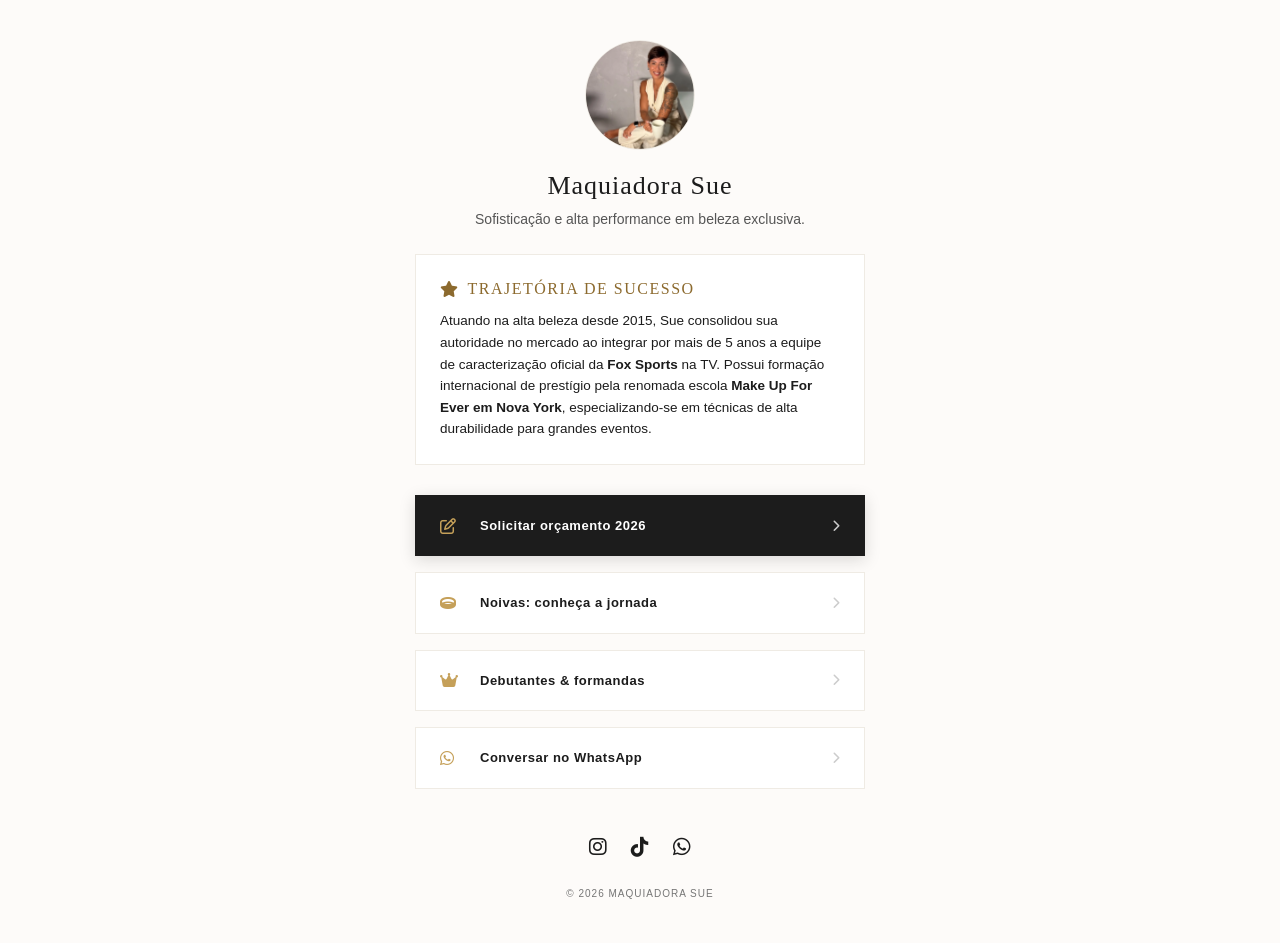
==== biosite.html @ edc7fd4b "Commit inicial: site institucional e biosite otimizados" ====
<!DOCTYPE html>
<html lang="pt-BR">
<head>
  <meta charset="UTF-8">
  <meta name="viewport" content="width=device-width, initial-scale=1.0">
  <meta name="description" content="Maquiadora Sue - Link na Bio. Alta Maquiagem & Penteado para Noivas, Debutantes e Grandes Ocasiões. Agende seu horário via WhatsApp.">
  <meta name="author" content="Márcio (com colaboração de Antigravity)">
  <meta name="theme-color" content="#FDFBF9">
  <!-- Security Headers -->
  <meta http-equiv="Content-Security-Policy" content="default-src 'self'; style-src 'self' 'unsafe-inline' https://fonts.googleapis.com; font-src 'self' data: https://fonts.gstatic.com; img-src 'self' data: https://maquiadorasue.com.br; script-src 'self' 'unsafe-inline'; connect-src 'self';">
  <meta http-equiv="X-Content-Type-Options" content="nosniff">
  <meta http-equiv="Referrer-Policy" content="origin-when-cross-origin">
  <title>Maquiadora Sue | Link na Bio</title>

  <!-- Canonical -->
  <link rel="canonical" href="https://maquiadorasue.com.br/">

  <!-- Open Graph -->
  <meta property="og:type" content="website">
  <meta property="og:title" content="Maquiadora Sue | Link na Bio">
  <meta property="og:description" content="Alta Maquiagem & Penteado para Noivas, Debutantes e Grandes Ocasiões. Agende seu horário.">
  <meta property="og:image" content="https://maquiadorasue.com.br/Nova_Foto_Perfil.webp">
  <meta property="og:url" content="https://maquiadorasue.com.br/biosite.html">
  <meta property="og:locale" content="pt_BR">
  <meta name="twitter:card" content="summary">
  <meta name="twitter:title" content="Maquiadora Sue | Link na Bio">
  <meta name="twitter:description" content="Alta Maquiagem & Penteado para Noivas, Debutantes e Grandes Ocasiões.">
  <meta name="twitter:image" content="https://maquiadorasue.com.br/Nova_Foto_Perfil.webp">

  <!-- Preconnect & Fonts -->
  <link rel="preconnect" href="https://fonts.googleapis.com">
  <link rel="preconnect" href="https://fonts.gstatic.com" crossorigin>
  <link rel="preload" as="style" href="https://fonts.googleapis.com/css2?family=Lato:wght@300;400;600&family=Playfair+Display:wght@400;500&display=swap">
  <link rel="stylesheet" href="https://fonts.googleapis.com/css2?family=Lato:wght@300;400;600&family=Playfair+Display:wght@400;500&display=swap" media="print" onload="this.media='all'">

  <!-- FontAwesome Self-hosted -->
  <link rel="preload" as="style" href="fontawesome.css">
  <link rel="stylesheet" href="fontawesome.css">

  <!-- CSS -->
  <link rel="preload" as="style" href="shared.css">
  <link rel="stylesheet" href="shared.css">
  <link rel="preload" as="style" href="biosite.css">
  <link rel="stylesheet" href="biosite.css">

  <!-- Favicon -->
<link rel="icon" type="image/webp" href="Nova_Foto_Perfil.webp">
<link rel="apple-touch-icon" href="Nova_Foto_Perfil.webp">
</head>
<body>

  <a href="#main-content" class="visually-hidden">Pular para o conteúdo principal</a>

  <div class="biosite-container" id="main-content">

    <!-- Perfil -->
    <figure class="profile-frame">
      <img src="Nova_Foto_Perfil.webp" alt="Sue Lima, maquiadora profissional" loading="eager">
      <figcaption class="visually-hidden">Sue Lima, maquiadora especialista em noivas e debutantes</figcaption>
    </figure>
    <h1 class="profile-name">Maquiadora Sue</h1>
    <p class="profile-bio">Sofisticação e alta performance em beleza exclusiva.</p>

    <!-- Jornada Profissional -->
    <article class="jornada-card" aria-labelledby="jornada-title">
      <h2 id="jornada-title"><i class="fa-solid fa-star" aria-hidden="true"></i> Trajetória de sucesso</h2>
      <p>Atuando na alta beleza desde 2015, Sue consolidou sua autoridade no mercado ao integrar por mais de 5 anos a equipe de caracterização oficial da <strong>Fox Sports</strong> na TV. Possui formação internacional de prestígio pela renomada escola <strong>Make Up For Ever em Nova York</strong>, especializando-se em técnicas de alta durabilidade para grandes eventos.</p>
    </article>

    <!-- Links -->
    <nav class="links-wrapper" aria-label="Links principais">
      <a href="https://wa.me/5521995421808?text=Olá%20Sue!%20Gostaria%20de%20solicitar%20um%20orçamento%20para%202026." target="_blank" rel="noopener noreferrer" class="btn-link featured" aria-label="Solicitar orçamento 2026 via WhatsApp">
        <i class="fa-regular fa-pen-to-square" aria-hidden="true"></i>
        <span class="link-text">Solicitar orçamento 2026</span>
        <i class="fa-solid fa-chevron-right arrow-icon" aria-hidden="true"></i>
      </a>

      <a href="site_maquiadora_sue.html#experiencia" target="_blank" rel="noopener noreferrer" class="btn-link" aria-label="Conhecer a jornada de noivas no site completo">
        <i class="fa-solid fa-ring" aria-hidden="true"></i>
        <span class="link-text">Noivas: conheça a jornada</span>
        <i class="fa-solid fa-chevron-right arrow-icon" aria-hidden="true"></i>
      </a>

      <a href="site_maquiadora_sue.html#servicos" target="_blank" rel="noopener noreferrer" class="btn-link" aria-label="Ver opções para debutantes e formandas">
        <i class="fa-solid fa-crown" aria-hidden="true"></i>
        <span class="link-text">Debutantes & formandas</span>
        <i class="fa-solid fa-chevron-right arrow-icon" aria-hidden="true"></i>
      </a>

      <a href="https://wa.me/5521995421808?text=Olá%20Sue!%20Gostaria%20de%20conversar%20sobre%20maquiagem%20e%20cabelo." target="_blank" rel="noopener noreferrer" class="btn-link" aria-label="Conversar no WhatsApp">
        <i class="fa-brands fa-whatsapp" aria-hidden="true"></i>
        <span class="link-text">Conversar no WhatsApp</span>
        <i class="fa-solid fa-chevron-right arrow-icon" aria-hidden="true"></i>
      </a>
    </nav>

    <!-- Footer -->
    <footer class="biosite-footer" aria-label="Redes sociais e direitos autorais">
      <div class="social-icons">
        <a href="https://instagram.com/maquiadorasue" target="_blank" rel="noopener noreferrer" aria-label="Instagram da Maquiadora Sue"><i class="fa-brands fa-instagram" aria-hidden="true"></i></a>
        <a href="https://www.tiktok.com/@maquiadorasue?_r=1&_t=ZS-980PNk14xRh" target="_blank" rel="noopener noreferrer" aria-label="TikTok da Maquiadora Sue"><i class="fa-brands fa-tiktok" aria-hidden="true"></i></a>
        <a href="https://wa.me/5521995421808?text=Olá%20Sue!%20Vim%20pelo%20seu%20link%20da%20bio%20e%20gostaria%20de%20tirar%20algumas%20dúvidas." target="_blank" rel="noopener noreferrer" aria-label="WhatsApp da Maquiadora Sue"><i class="fa-brands fa-whatsapp" aria-hidden="true"></i></a>
      </div>
      <p class="footer-text">&copy; 2026 Maquiadora Sue</p>
    </footer>

  </div>

</body>
</html>
---- shared.css ----
/* ========================================
   SHARED STYLES — Maquiadora Sue
   ======================================== */

:root {
  --bg-luxury: #FDFBF9;
  --text-dark: #1C1C1C;
  --gold-accent: #C5A059; /* More elegant, champagne gold */
  --gold-hover: #A8843F;
  --gold-text: #8C6A2E;
  --text-muted: #555555;
  --white: #FFFFFF;
  --border-soft: #EFEBE4;
  --shadow-subtle: 0 12px 35px rgba(28,28,28,0.02);
  --shadow-hover: 0 30px 60px rgba(197,160,89,0.08);
  --shadow-luxury: 0 20px 50px rgba(28,28,28,0.04);
  --radius: 0px; /* Sharp corners for editorial fashion branding */
  --transition: 0.4s cubic-bezier(0.16, 1, 0.3, 1);
  --container-max: 1160px;
  --container-pad: 30px;
}

* { box-sizing: border-box; margin: 0; padding: 0; }

html { scroll-behavior: smooth; }

body {
  font-family: 'Lato', sans-serif;
  background-color: var(--bg-luxury);
  color: var(--text-dark);
  line-height: 1.8;
  -webkit-font-smoothing: antialiased;
  -moz-osx-font-smoothing: grayscale;
}

h1, h2, h3, h4, .brand-logo {
  font-family: 'Playfair Display', serif;
  font-weight: 400;
  letter-spacing: 0.5px;
  color: var(--text-dark);
  line-height: 1.2;
}

a { text-decoration: none; color: inherit; transition: all var(--transition); }

img { max-width: 100%; height: auto; display: block; }

.container {
  width: 100%;
  max-width: var(--container-max);
  margin: 0 auto;
  padding: 0 var(--container-pad);
}

.visually-hidden {
  position: absolute; width: 1px; height: 1px; padding: 0; margin: -1px;
  overflow: hidden;   clip: rect(0, 0, 0, 0); white-space: nowrap; border: 0;
}

/* Buttons */
.btn {
  display: inline-flex; align-items: center; justify-content: center; gap: 10px;
  font-family: 'Lato', sans-serif;
  font-weight: 600; text-transform: uppercase; letter-spacing: 2px;
  font-size: 11px; padding: 16px 36px; border: none; cursor: pointer;
  transition: all var(--transition); border-radius: var(--radius);
  position: relative;
}

.btn--primary {
  background-color: var(--text-dark); color: var(--white);
}
.btn--primary:hover { 
  background-color: var(--gold-accent); 
  color: var(--white);
  transform: translateY(-2px);
  box-shadow: 0 10px 20px rgba(197, 160, 89, 0.2);
}

.btn--gold {
  background-color: var(--gold-accent); color: var(--white);
  box-shadow: 0 4px 15px rgba(197, 160, 89, 0.15);
}
.btn--gold:hover { 
  background-color: var(--gold-hover);
  transform: translateY(-2px);
  box-shadow: 0 10px 25px rgba(197, 160, 89, 0.3);
}

.btn--outline {
  background: transparent; color: var(--text-dark); border-bottom: 1px solid var(--text-dark);
  padding: 0 0 4px; font-size: 11px;
  text-transform: uppercase;
  letter-spacing: 2px;
}
.btn--outline:hover { 
  color: var(--gold-accent); 
  border-color: var(--gold-accent);
}

/* Section Header */
.section-header { margin-bottom: 60px; }
.section-header h2 { font-size: 40px; margin-bottom: 12px; }
.section-header p { font-size: 16px; color: var(--text-muted); font-weight: 300; }

/* Grid Utilities */
.grid { display: grid; gap: 30px; }
.grid-2 { grid-template-columns: repeat(2, 1fr); }
.grid-3 { grid-template-columns: repeat(3, 1fr); }

@media (max-width: 992px) {
  .grid-2, .grid-3 { grid-template-columns: 1fr; gap: 40px; }
  .section-header h2 { font-size: 32px; }
  .section-header { margin-bottom: 40px; }
}

/* Focus visible for accessibility */
:focus-visible { outline: 2px solid var(--gold-accent); outline-offset: 2px; }

/* Reduced motion */
@media (prefers-reduced-motion: reduce) {
  *, *::before, *::after { animation-duration: 0.01ms !important; transition-duration: 0.01ms !important; scroll-behavior: auto !important; }
}
---- shared.css ----
/* ========================================
   SHARED STYLES — Maquiadora Sue
   ======================================== */

:root {
  --bg-luxury: #FDFBF9;
  --text-dark: #1C1C1C;
  --gold-accent: #C5A059; /* More elegant, champagne gold */
  --gold-hover: #A8843F;
  --gold-text: #8C6A2E;
  --text-muted: #555555;
  --white: #FFFFFF;
  --border-soft: #EFEBE4;
  --shadow-subtle: 0 12px 35px rgba(28,28,28,0.02);
  --shadow-hover: 0 30px 60px rgba(197,160,89,0.08);
  --shadow-luxury: 0 20px 50px rgba(28,28,28,0.04);
  --radius: 0px; /* Sharp corners for editorial fashion branding */
  --transition: 0.4s cubic-bezier(0.16, 1, 0.3, 1);
  --container-max: 1160px;
  --container-pad: 30px;
}

* { box-sizing: border-box; margin: 0; padding: 0; }

html { scroll-behavior: smooth; }

body {
  font-family: 'Lato', sans-serif;
  background-color: var(--bg-luxury);
  color: var(--text-dark);
  line-height: 1.8;
  -webkit-font-smoothing: antialiased;
  -moz-osx-font-smoothing: grayscale;
}

h1, h2, h3, h4, .brand-logo {
  font-family: 'Playfair Display', serif;
  font-weight: 400;
  letter-spacing: 0.5px;
  color: var(--text-dark);
  line-height: 1.2;
}

a { text-decoration: none; color: inherit; transition: all var(--transition); }

img { max-width: 100%; height: auto; display: block; }

.container {
  width: 100%;
  max-width: var(--container-max);
  margin: 0 auto;
  padding: 0 var(--container-pad);
}

.visually-hidden {
  position: absolute; width: 1px; height: 1px; padding: 0; margin: -1px;
  overflow: hidden;   clip: rect(0, 0, 0, 0); white-space: nowrap; border: 0;
}

/* Buttons */
.btn {
  display: inline-flex; align-items: center; justify-content: center; gap: 10px;
  font-family: 'Lato', sans-serif;
  font-weight: 600; text-transform: uppercase; letter-spacing: 2px;
  font-size: 11px; padding: 16px 36px; border: none; cursor: pointer;
  transition: all var(--transition); border-radius: var(--radius);
  position: relative;
}

.btn--primary {
  background-color: var(--text-dark); color: var(--white);
}
.btn--primary:hover { 
  background-color: var(--gold-accent); 
  color: var(--white);
  transform: translateY(-2px);
  box-shadow: 0 10px 20px rgba(197, 160, 89, 0.2);
}

.btn--gold {
  background-color: var(--gold-accent); color: var(--white);
  box-shadow: 0 4px 15px rgba(197, 160, 89, 0.15);
}
.btn--gold:hover { 
  background-color: var(--gold-hover);
  transform: translateY(-2px);
  box-shadow: 0 10px 25px rgba(197, 160, 89, 0.3);
}

.btn--outline {
  background: transparent; color: var(--text-dark); border-bottom: 1px solid var(--text-dark);
  padding: 0 0 4px; font-size: 11px;
  text-transform: uppercase;
  letter-spacing: 2px;
}
.btn--outline:hover { 
  color: var(--gold-accent); 
  border-color: var(--gold-accent);
}

/* Section Header */
.section-header { margin-bottom: 60px; }
.section-header h2 { font-size: 40px; margin-bottom: 12px; }
.section-header p { font-size: 16px; color: var(--text-muted); font-weight: 300; }

/* Grid Utilities */
.grid { display: grid; gap: 30px; }
.grid-2 { grid-template-columns: repeat(2, 1fr); }
.grid-3 { grid-template-columns: repeat(3, 1fr); }

@media (max-width: 992px) {
  .grid-2, .grid-3 { grid-template-columns: 1fr; gap: 40px; }
  .section-header h2 { font-size: 32px; }
  .section-header { margin-bottom: 40px; }
}

/* Focus visible for accessibility */
:focus-visible { outline: 2px solid var(--gold-accent); outline-offset: 2px; }

/* Reduced motion */
@media (prefers-reduced-motion: reduce) {
  *, *::before, *::after { animation-duration: 0.01ms !important; transition-duration: 0.01ms !important; scroll-behavior: auto !important; }
}
---- biosite.css ----
/* ========================================
   BIOSITE STYLES — Maquiadora Sue (biosite.html)
   ======================================== */

body { display: flex; justify-content: center; align-items: flex-start; min-height: 100vh; padding: 40px 20px; }

.biosite-container { width: 100%; max-width: 450px; text-align: center; }

/* Perfil */
.profile-frame {
  width: 110px; height: 110px; border-radius: 50%;
  margin: 0 auto 20px auto; border: 1px solid var(--border-soft);
  overflow: hidden; position: relative;
}
.profile-frame img { 
  width: 100%; height: 100%; object-fit: cover; object-position: center 25%; 
  animation: profileZoom 2s cubic-bezier(0.16, 1, 0.3, 1) forwards;
}
@keyframes profileZoom {
  from { transform: scale(1.12); }
  to { transform: scale(1); }
}

.profile-name { font-size: 26px; letter-spacing: 1px; margin-bottom: 8px; }
.profile-bio { font-size: 14px; color: var(--text-muted); font-weight: 300; margin-bottom: 24px; padding: 0 20px; line-height: 1.5; }

/* Jornada Card */
.jornada-card {
  background-color: var(--white); border: 1px solid var(--border-soft);
  padding: 24px; margin-bottom: 30px; text-align: left; border-radius: var(--radius);
}
.jornada-card h2 {
  font-family: 'Playfair Display', serif; font-size: 16px;
  text-transform: uppercase; letter-spacing: 1.5px; color: var(--gold-text);
  margin-bottom: 12px; display: flex; align-items: center; gap: 8px;
}
.jornada-card p { font-size: 13.5px; color: var(--text-dark); line-height: 1.6; font-weight: 300; }

/* Links */
.links-wrapper { display: flex; flex-direction: column; gap: 16px; margin-bottom: 40px; }

.btn-link {
  display: flex; align-items: center; justify-content: space-between;
  background-color: var(--white); border: 1px solid var(--border-soft);
  padding: 18px 24px; font-size: 13px; font-weight: 600;
  letter-spacing: 0.5px; color: var(--text-dark);
  transition: all var(--transition); border-radius: var(--radius); text-align: left;
  position: relative;
  overflow: hidden;
}
.btn-link::before {
  content: '';
  position: absolute;
  top: 0; left: 0; bottom: 0;
  width: 3px;
  background: var(--gold-accent);
  transform: scaleY(0);
  transition: transform var(--transition);
}
.btn-link:hover::before {
  transform: scaleY(1);
}
.btn-link i:first-child { font-size: 16px; color: var(--gold-accent); width: 24px; text-align: left; flex-shrink: 0; }
.btn-link .link-text { flex: 1; margin: 0 16px; }
.btn-link .arrow-icon { font-size: 12px; color: #CCCCCC; transition: transform var(--transition); flex-shrink: 0; }

.btn-link:hover { 
  border-color: var(--border-soft); 
  transform: translateY(-3px); 
  box-shadow: var(--shadow-luxury); 
  padding-left: 28px;
}
.btn-link:hover .arrow-icon { transform: translateX(4px); color: var(--gold-accent); }

.btn-link.featured { 
  background-color: var(--text-dark); 
  color: var(--white); 
  border-color: var(--text-dark); 
  box-shadow: 0 4px 15px rgba(28,28,28,0.15); 
}
.btn-link.featured::before {
  background: var(--white);
}
.btn-link.featured:hover { 
  background-color: var(--gold-accent); 
  border-color: var(--gold-accent); 
  box-shadow: 0 10px 25px rgba(197, 160, 89, 0.3);
}
.btn-link.featured:hover i:first-child { color: var(--white); }

/* Footer */
.biosite-footer { margin-top: 20px; }
.social-icons { display: flex; justify-content: center; gap: 24px; margin-bottom: 20px; }
.social-icons a { font-size: 20px; color: var(--text-dark); transition: all var(--transition); display: inline-block; }
.social-icons a:hover { color: var(--gold-accent); transform: scale(1.2); }
.footer-text { font-size: 10px; text-transform: uppercase; letter-spacing: 1px; color: #767676; }
---- biosite.css ----
/* ========================================
   BIOSITE STYLES — Maquiadora Sue (biosite.html)
   ======================================== */

body { display: flex; justify-content: center; align-items: flex-start; min-height: 100vh; padding: 40px 20px; }

.biosite-container { width: 100%; max-width: 450px; text-align: center; }

/* Perfil */
.profile-frame {
  width: 110px; height: 110px; border-radius: 50%;
  margin: 0 auto 20px auto; border: 1px solid var(--border-soft);
  overflow: hidden; position: relative;
}
.profile-frame img { 
  width: 100%; height: 100%; object-fit: cover; object-position: center 25%; 
  animation: profileZoom 2s cubic-bezier(0.16, 1, 0.3, 1) forwards;
}
@keyframes profileZoom {
  from { transform: scale(1.12); }
  to { transform: scale(1); }
}

.profile-name { font-size: 26px; letter-spacing: 1px; margin-bottom: 8px; }
.profile-bio { font-size: 14px; color: var(--text-muted); font-weight: 300; margin-bottom: 24px; padding: 0 20px; line-height: 1.5; }

/* Jornada Card */
.jornada-card {
  background-color: var(--white); border: 1px solid var(--border-soft);
  padding: 24px; margin-bottom: 30px; text-align: left; border-radius: var(--radius);
}
.jornada-card h2 {
  font-family: 'Playfair Display', serif; font-size: 16px;
  text-transform: uppercase; letter-spacing: 1.5px; color: var(--gold-text);
  margin-bottom: 12px; display: flex; align-items: center; gap: 8px;
}
.jornada-card p { font-size: 13.5px; color: var(--text-dark); line-height: 1.6; font-weight: 300; }

/* Links */
.links-wrapper { display: flex; flex-direction: column; gap: 16px; margin-bottom: 40px; }

.btn-link {
  display: flex; align-items: center; justify-content: space-between;
  background-color: var(--white); border: 1px solid var(--border-soft);
  padding: 18px 24px; font-size: 13px; font-weight: 600;
  letter-spacing: 0.5px; color: var(--text-dark);
  transition: all var(--transition); border-radius: var(--radius); text-align: left;
  position: relative;
  overflow: hidden;
}
.btn-link::before {
  content: '';
  position: absolute;
  top: 0; left: 0; bottom: 0;
  width: 3px;
  background: var(--gold-accent);
  transform: scaleY(0);
  transition: transform var(--transition);
}
.btn-link:hover::before {
  transform: scaleY(1);
}
.btn-link i:first-child { font-size: 16px; color: var(--gold-accent); width: 24px; text-align: left; flex-shrink: 0; }
.btn-link .link-text { flex: 1; margin: 0 16px; }
.btn-link .arrow-icon { font-size: 12px; color: #CCCCCC; transition: transform var(--transition); flex-shrink: 0; }

.btn-link:hover { 
  border-color: var(--border-soft); 
  transform: translateY(-3px); 
  box-shadow: var(--shadow-luxury); 
  padding-left: 28px;
}
.btn-link:hover .arrow-icon { transform: translateX(4px); color: var(--gold-accent); }

.btn-link.featured { 
  background-color: var(--text-dark); 
  color: var(--white); 
  border-color: var(--text-dark); 
  box-shadow: 0 4px 15px rgba(28,28,28,0.15); 
}
.btn-link.featured::before {
  background: var(--white);
}
.btn-link.featured:hover { 
  background-color: var(--gold-accent); 
  border-color: var(--gold-accent); 
  box-shadow: 0 10px 25px rgba(197, 160, 89, 0.3);
}
.btn-link.featured:hover i:first-child { color: var(--white); }

/* Footer */
.biosite-footer { margin-top: 20px; }
.social-icons { display: flex; justify-content: center; gap: 24px; margin-bottom: 20px; }
.social-icons a { font-size: 20px; color: var(--text-dark); transition: all var(--transition); display: inline-block; }
.social-icons a:hover { color: var(--gold-accent); transform: scale(1.2); }
.footer-text { font-size: 10px; text-transform: uppercase; letter-spacing: 1px; color: #767676; }
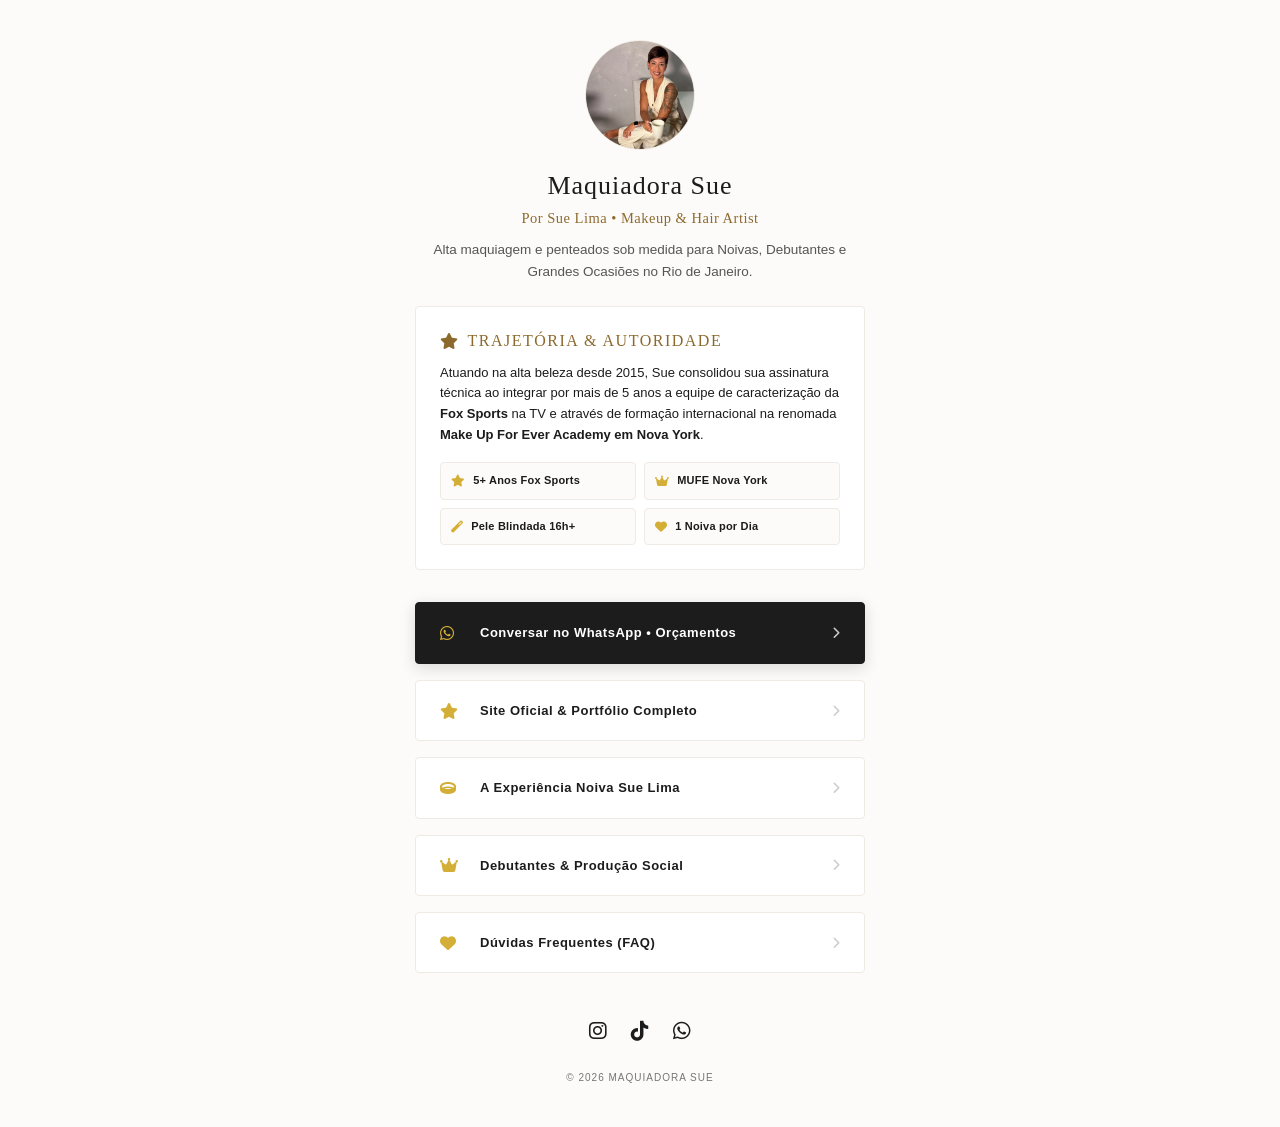
==== commit c3255e10: "feat(ui/ux): refine luxury animations, shimmer CTAs, mask reveals, and mobile responsiveness" ====
--- a/biosite.html
+++ b/biosite.html
@@ -6,26 +6,26 @@
   <meta name="description" content="Maquiadora Sue - Link na Bio. Alta Maquiagem & Penteado para Noivas, Debutantes e Grandes Ocasiões. Agende seu horário via WhatsApp.">
   <meta name="author" content="Márcio (com colaboração de Antigravity)">
   <meta name="theme-color" content="#FDFBF9">
-  <!-- Security Headers -->
-  <meta http-equiv="Content-Security-Policy" content="default-src 'self'; style-src 'self' 'unsafe-inline' https://fonts.googleapis.com; font-src 'self' data: https://fonts.gstatic.com; img-src 'self' data: https://maquiadorasue.com.br; script-src 'self' 'unsafe-inline'; connect-src 'self';">
+  <!-- Security Headers — hardened (see _headers / vercel.json for HTTP delivery) -->
+  <meta http-equiv="Content-Security-Policy" content="default-src 'self'; style-src 'self' 'unsafe-inline' https://fonts.googleapis.com; font-src 'self' data: https://fonts.gstatic.com; img-src 'self' data: https://www.maquiadorasue.com; script-src 'self'; connect-src 'self'; object-src 'none'; base-uri 'self'; frame-ancestors 'self'; form-action 'self' https://wa.me https://api.whatsapp.com; upgrade-insecure-requests">
   <meta http-equiv="X-Content-Type-Options" content="nosniff">
-  <meta http-equiv="Referrer-Policy" content="origin-when-cross-origin">
+  <meta http-equiv="Referrer-Policy" content="strict-origin-when-cross-origin">
   <title>Maquiadora Sue | Link na Bio</title>
 
   <!-- Canonical -->
-  <link rel="canonical" href="https://maquiadorasue.com.br/">
+  <link rel="canonical" href="https://www.maquiadorasue.com/">
 
   <!-- Open Graph -->
   <meta property="og:type" content="website">
   <meta property="og:title" content="Maquiadora Sue | Link na Bio">
   <meta property="og:description" content="Alta Maquiagem & Penteado para Noivas, Debutantes e Grandes Ocasiões. Agende seu horário.">
-  <meta property="og:image" content="https://maquiadorasue.com.br/Nova_Foto_Perfil.webp">
-  <meta property="og:url" content="https://maquiadorasue.com.br/biosite.html">
+  <meta property="og:image" content="https://www.maquiadorasue.com/Nova_Foto_Perfil.webp">
+  <meta property="og:url" content="https://www.maquiadorasue.com/biosite.html">
   <meta property="og:locale" content="pt_BR">
   <meta name="twitter:card" content="summary">
   <meta name="twitter:title" content="Maquiadora Sue | Link na Bio">
   <meta name="twitter:description" content="Alta Maquiagem & Penteado para Noivas, Debutantes e Grandes Ocasiões.">
-  <meta name="twitter:image" content="https://maquiadorasue.com.br/Nova_Foto_Perfil.webp">
+  <meta name="twitter:image" content="https://www.maquiadorasue.com/Nova_Foto_Perfil.webp">
 
   <!-- Preconnect & Fonts -->
   <link rel="preconnect" href="https://fonts.googleapis.com">
@@ -55,41 +55,55 @@
 
     <!-- Perfil -->
     <figure class="profile-frame">
-      <img src="Nova_Foto_Perfil.webp" alt="Sue Lima, maquiadora profissional" loading="eager">
+      <img src="Nova_Foto_Perfil.webp" alt="Sue Lima, maquiadora profissional" width="110" height="110" loading="eager">
       <figcaption class="visually-hidden">Sue Lima, maquiadora especialista em noivas e debutantes</figcaption>
     </figure>
     <h1 class="profile-name">Maquiadora Sue</h1>
-    <p class="profile-bio">Sofisticação e alta performance em beleza exclusiva.</p>
+    <p class="profile-role">Por Sue Lima • Makeup & Hair Artist</p>
+    <p class="profile-bio">Alta maquiagem e penteados sob medida para Noivas, Debutantes e Grandes Ocasiões no Rio de Janeiro.</p>
 
-    <!-- Jornada Profissional -->
+    <!-- Jornada Profissional & Autoridade -->
     <article class="jornada-card" aria-labelledby="jornada-title">
-      <h2 id="jornada-title"><i class="fa-solid fa-star" aria-hidden="true"></i> Trajetória de sucesso</h2>
-      <p>Atuando na alta beleza desde 2015, Sue consolidou sua autoridade no mercado ao integrar por mais de 5 anos a equipe de caracterização oficial da <strong>Fox Sports</strong> na TV. Possui formação internacional de prestígio pela renomada escola <strong>Make Up For Ever em Nova York</strong>, especializando-se em técnicas de alta durabilidade para grandes eventos.</p>
+      <h2 id="jornada-title"><i class="fa-solid fa-star" aria-hidden="true"></i> Trajetória & Autoridade</h2>
+      <p>Atuando na alta beleza desde 2015, Sue consolidou sua assinatura técnica ao integrar por mais de 5 anos a equipe de caracterização da <strong>Fox Sports</strong> na TV e através de formação internacional na renomada <strong>Make Up For Ever Academy em Nova York</strong>.</p>
+      
+      <div class="bio-badges">
+        <span class="bio-badge"><i class="fa-solid fa-star" aria-hidden="true"></i> 5+ Anos Fox Sports</span>
+        <span class="bio-badge"><i class="fa-solid fa-crown" aria-hidden="true"></i> MUFE Nova York</span>
+        <span class="bio-badge"><i class="fa-solid fa-wand-magic" aria-hidden="true"></i> Pele Blindada 16h+</span>
+        <span class="bio-badge"><i class="fa-solid fa-heart" aria-hidden="true"></i> 1 Noiva por Dia</span>
+      </div>
     </article>
 
     <!-- Links -->
     <nav class="links-wrapper" aria-label="Links principais">
-      <a href="https://wa.me/5521995421808?text=Olá%20Sue!%20Gostaria%20de%20solicitar%20um%20orçamento%20para%202026." target="_blank" rel="noopener noreferrer" class="btn-link featured" aria-label="Solicitar orçamento 2026 via WhatsApp">
-        <i class="fa-regular fa-pen-to-square" aria-hidden="true"></i>
-        <span class="link-text">Solicitar orçamento 2026</span>
+      <a href="https://wa.me/5521995421808?text=Olá%20Sue!%20Gostaria%20de%20solicitar%20um%20orçamento%20para%20o%20meu%20evento." target="_blank" rel="noopener noreferrer" class="btn-link featured" aria-label="Solicitar orçamento via WhatsApp">
+        <i class="fa-brands fa-whatsapp" aria-hidden="true"></i>
+        <span class="link-text">Conversar no WhatsApp • Orçamentos</span>
         <i class="fa-solid fa-chevron-right arrow-icon" aria-hidden="true"></i>
       </a>
 
-      <a href="site_maquiadora_sue.html#experiencia" target="_blank" rel="noopener noreferrer" class="btn-link" aria-label="Conhecer a jornada de noivas no site completo">
+      <a href="site_maquiadora_sue.html" target="_blank" rel="noopener noreferrer" class="btn-link" aria-label="Conhecer o site oficial e portfólio completo">
+        <i class="fa-solid fa-star" aria-hidden="true"></i>
+        <span class="link-text">Site Oficial & Portfólio Completo</span>
+        <i class="fa-solid fa-chevron-right arrow-icon" aria-hidden="true"></i>
+      </a>
+
+      <a href="site_maquiadora_sue.html#experiencia" target="_blank" rel="noopener noreferrer" class="btn-link" aria-label="Conhecer a jornada e prévia de noivas">
         <i class="fa-solid fa-ring" aria-hidden="true"></i>
-        <span class="link-text">Noivas: conheça a jornada</span>
+        <span class="link-text">A Experiência Noiva Sue Lima</span>
         <i class="fa-solid fa-chevron-right arrow-icon" aria-hidden="true"></i>
       </a>
 
       <a href="site_maquiadora_sue.html#servicos" target="_blank" rel="noopener noreferrer" class="btn-link" aria-label="Ver opções para debutantes e formandas">
         <i class="fa-solid fa-crown" aria-hidden="true"></i>
-        <span class="link-text">Debutantes & formandas</span>
+        <span class="link-text">Debutantes & Produção Social</span>
         <i class="fa-solid fa-chevron-right arrow-icon" aria-hidden="true"></i>
       </a>
 
-      <a href="https://wa.me/5521995421808?text=Olá%20Sue!%20Gostaria%20de%20conversar%20sobre%20maquiagem%20e%20cabelo." target="_blank" rel="noopener noreferrer" class="btn-link" aria-label="Conversar no WhatsApp">
-        <i class="fa-brands fa-whatsapp" aria-hidden="true"></i>
-        <span class="link-text">Conversar no WhatsApp</span>
+      <a href="site_maquiadora_sue.html#faq" target="_blank" rel="noopener noreferrer" class="btn-link" aria-label="Tirar dúvidas frequentes">
+        <i class="fa-solid fa-heart" aria-hidden="true"></i>
+        <span class="link-text">Dúvidas Frequentes (FAQ)</span>
         <i class="fa-solid fa-chevron-right arrow-icon" aria-hidden="true"></i>
       </a>
     </nav>
--- a/shared.css
+++ b/shared.css
@@ -5,19 +5,19 @@
 :root {
   --bg-luxury: #FDFBF9;
   --text-dark: #1C1C1C;
-  --gold-accent: #C5A059; /* More elegant, champagne gold */
-  --gold-hover: #A8843F;
+  --gold-accent: #D4AF37; /* Gold oficial da marca */
+  --gold-hover: #BF9B2D;
   --gold-text: #8C6A2E;
   --text-muted: #555555;
   --white: #FFFFFF;
   --border-soft: #EFEBE4;
   --shadow-subtle: 0 12px 35px rgba(28,28,28,0.02);
-  --shadow-hover: 0 30px 60px rgba(197,160,89,0.08);
+  --shadow-hover: 0 30px 60px rgba(212,175,55,0.08);
   --shadow-luxury: 0 20px 50px rgba(28,28,28,0.04);
-  --radius: 0px; /* Sharp corners for editorial fashion branding */
+  --radius: 4px; /* Suave refinamento editorial conforme DESIGN.md */
   --transition: 0.4s cubic-bezier(0.16, 1, 0.3, 1);
   --container-max: 1160px;
-  --container-pad: 30px;
+  --container-pad: 32px;
 }
 
 * { box-sizing: border-box; margin: 0; padding: 0; }
@@ -59,12 +59,19 @@
 
 /* Buttons */
 .btn {
-  display: inline-flex; align-items: center; justify-content: center; gap: 10px;
+  display: inline-flex; align-items: center; justify-content: center; gap: 8px;
   font-family: 'Lato', sans-serif;
   font-weight: 600; text-transform: uppercase; letter-spacing: 2px;
-  font-size: 11px; padding: 16px 36px; border: none; cursor: pointer;
+  font-size: 11px; padding: 16px 32px; border: none; cursor: pointer;
   transition: all var(--transition); border-radius: var(--radius);
   position: relative;
+  overflow: hidden;
+  user-select: none;
+  -webkit-tap-highlight-color: transparent;
+}
+.btn:active {
+  transform: scale(0.97) translateY(0) !important;
+  transition: transform 0.1s ease !important;
 }
 
 .btn--primary {
@@ -74,17 +81,43 @@
   background-color: var(--gold-accent); 
   color: var(--white);
   transform: translateY(-2px);
-  box-shadow: 0 10px 20px rgba(197, 160, 89, 0.2);
+  box-shadow: 0 8px 24px rgba(212, 175, 55, 0.2);
 }
 
 .btn--gold {
   background-color: var(--gold-accent); color: var(--white);
-  box-shadow: 0 4px 15px rgba(197, 160, 89, 0.15);
+  box-shadow: 0 4px 16px rgba(212, 175, 55, 0.16);
+  position: relative;
+}
+.btn--gold::after {
+  content: '';
+  position: absolute;
+  top: -50%;
+  left: -150%;
+  width: 80%;
+  height: 200%;
+  background: linear-gradient(
+    90deg,
+    rgba(255, 255, 255, 0) 0%,
+    rgba(255, 255, 255, 0.35) 50%,
+    rgba(255, 255, 255, 0) 100%
+  );
+  transform: rotate(25deg);
+  animation: shimmerCTA 4.5s cubic-bezier(0.4, 0, 0.2, 1) infinite;
+  pointer-events: none;
 }
 .btn--gold:hover { 
   background-color: var(--gold-hover);
   transform: translateY(-2px);
-  box-shadow: 0 10px 25px rgba(197, 160, 89, 0.3);
+  box-shadow: 0 8px 24px rgba(212, 175, 55, 0.28);
+}
+.btn--gold:hover::after {
+  animation: shimmerCTA 2s cubic-bezier(0.4, 0, 0.2, 1) infinite;
+}
+
+@keyframes shimmerCTA {
+  0% { left: -150%; }
+  30%, 100% { left: 160%; }
 }
 
 .btn--outline {
@@ -92,6 +125,9 @@
   padding: 0 0 4px; font-size: 11px;
   text-transform: uppercase;
   letter-spacing: 2px;
+}
+.btn--outline:active {
+  transform: scale(0.97) !important;
 }
 .btn--outline:hover { 
   color: var(--gold-accent); 
--- a/shared.css
+++ b/shared.css
@@ -5,19 +5,19 @@
 :root {
   --bg-luxury: #FDFBF9;
   --text-dark: #1C1C1C;
-  --gold-accent: #C5A059; /* More elegant, champagne gold */
-  --gold-hover: #A8843F;
+  --gold-accent: #D4AF37; /* Gold oficial da marca */
+  --gold-hover: #BF9B2D;
   --gold-text: #8C6A2E;
   --text-muted: #555555;
   --white: #FFFFFF;
   --border-soft: #EFEBE4;
   --shadow-subtle: 0 12px 35px rgba(28,28,28,0.02);
-  --shadow-hover: 0 30px 60px rgba(197,160,89,0.08);
+  --shadow-hover: 0 30px 60px rgba(212,175,55,0.08);
   --shadow-luxury: 0 20px 50px rgba(28,28,28,0.04);
-  --radius: 0px; /* Sharp corners for editorial fashion branding */
+  --radius: 4px; /* Suave refinamento editorial conforme DESIGN.md */
   --transition: 0.4s cubic-bezier(0.16, 1, 0.3, 1);
   --container-max: 1160px;
-  --container-pad: 30px;
+  --container-pad: 32px;
 }
 
 * { box-sizing: border-box; margin: 0; padding: 0; }
@@ -59,12 +59,19 @@
 
 /* Buttons */
 .btn {
-  display: inline-flex; align-items: center; justify-content: center; gap: 10px;
+  display: inline-flex; align-items: center; justify-content: center; gap: 8px;
   font-family: 'Lato', sans-serif;
   font-weight: 600; text-transform: uppercase; letter-spacing: 2px;
-  font-size: 11px; padding: 16px 36px; border: none; cursor: pointer;
+  font-size: 11px; padding: 16px 32px; border: none; cursor: pointer;
   transition: all var(--transition); border-radius: var(--radius);
   position: relative;
+  overflow: hidden;
+  user-select: none;
+  -webkit-tap-highlight-color: transparent;
+}
+.btn:active {
+  transform: scale(0.97) translateY(0) !important;
+  transition: transform 0.1s ease !important;
 }
 
 .btn--primary {
@@ -74,17 +81,43 @@
   background-color: var(--gold-accent); 
   color: var(--white);
   transform: translateY(-2px);
-  box-shadow: 0 10px 20px rgba(197, 160, 89, 0.2);
+  box-shadow: 0 8px 24px rgba(212, 175, 55, 0.2);
 }
 
 .btn--gold {
   background-color: var(--gold-accent); color: var(--white);
-  box-shadow: 0 4px 15px rgba(197, 160, 89, 0.15);
+  box-shadow: 0 4px 16px rgba(212, 175, 55, 0.16);
+  position: relative;
+}
+.btn--gold::after {
+  content: '';
+  position: absolute;
+  top: -50%;
+  left: -150%;
+  width: 80%;
+  height: 200%;
+  background: linear-gradient(
+    90deg,
+    rgba(255, 255, 255, 0) 0%,
+    rgba(255, 255, 255, 0.35) 50%,
+    rgba(255, 255, 255, 0) 100%
+  );
+  transform: rotate(25deg);
+  animation: shimmerCTA 4.5s cubic-bezier(0.4, 0, 0.2, 1) infinite;
+  pointer-events: none;
 }
 .btn--gold:hover { 
   background-color: var(--gold-hover);
   transform: translateY(-2px);
-  box-shadow: 0 10px 25px rgba(197, 160, 89, 0.3);
+  box-shadow: 0 8px 24px rgba(212, 175, 55, 0.28);
+}
+.btn--gold:hover::after {
+  animation: shimmerCTA 2s cubic-bezier(0.4, 0, 0.2, 1) infinite;
+}
+
+@keyframes shimmerCTA {
+  0% { left: -150%; }
+  30%, 100% { left: 160%; }
 }
 
 .btn--outline {
@@ -92,6 +125,9 @@
   padding: 0 0 4px; font-size: 11px;
   text-transform: uppercase;
   letter-spacing: 2px;
+}
+.btn--outline:active {
+  transform: scale(0.97) !important;
 }
 .btn--outline:hover { 
   color: var(--gold-accent); 
--- a/biosite.css
+++ b/biosite.css
@@ -15,26 +15,64 @@
 .profile-frame img { 
   width: 100%; height: 100%; object-fit: cover; object-position: center 25%; 
   animation: profileZoom 2s cubic-bezier(0.16, 1, 0.3, 1) forwards;
+  transition: transform 1.2s cubic-bezier(0.16, 1, 0.3, 1);
+  will-change: transform;
+}
+.profile-frame:hover img {
+  transform: scale(1.08);
 }
 @keyframes profileZoom {
   from { transform: scale(1.12); }
   to { transform: scale(1); }
 }
 
-.profile-name { font-size: 26px; letter-spacing: 1px; margin-bottom: 8px; }
-.profile-bio { font-size: 14px; color: var(--text-muted); font-weight: 300; margin-bottom: 24px; padding: 0 20px; line-height: 1.5; }
+.profile-name { font-size: 26px; letter-spacing: 1px; margin-bottom: 4px; }
+.profile-role {
+  font-family: 'Playfair Display', serif;
+  font-size: 14.5px;
+  color: var(--gold-text);
+  margin-bottom: 8px;
+  letter-spacing: 0.5px;
+}
+.profile-bio { font-size: 13.5px; color: var(--text-muted); font-weight: 300; margin-bottom: 24px; padding: 0 16px; line-height: 1.6; }
 
 /* Jornada Card */
 .jornada-card {
   background-color: var(--white); border: 1px solid var(--border-soft);
-  padding: 24px; margin-bottom: 30px; text-align: left; border-radius: var(--radius);
+  padding: 24px; margin-bottom: 32px; text-align: left; border-radius: var(--radius);
 }
 .jornada-card h2 {
   font-family: 'Playfair Display', serif; font-size: 16px;
   text-transform: uppercase; letter-spacing: 1.5px; color: var(--gold-text);
   margin-bottom: 12px; display: flex; align-items: center; gap: 8px;
 }
-.jornada-card p { font-size: 13.5px; color: var(--text-dark); line-height: 1.6; font-weight: 300; }
+.jornada-card p { font-size: 13px; color: var(--text-dark); line-height: 1.6; font-weight: 300; }
+
+/* Bio Badges */
+.bio-badges {
+  display: grid;
+  grid-template-columns: repeat(2, 1fr);
+  gap: 8px;
+  margin-top: 16px;
+}
+.bio-badge {
+  display: inline-flex;
+  align-items: center;
+  gap: 8px;
+  background: var(--bg-luxury);
+  border: 1px solid var(--border-soft);
+  border-radius: var(--radius);
+  padding: 8px 10px;
+  font-size: 11px;
+  font-weight: 600;
+  color: var(--text-dark);
+  letter-spacing: 0.2px;
+}
+.bio-badge i {
+  color: var(--gold-accent);
+  font-size: 12px;
+  flex-shrink: 0;
+}
 
 /* Links */
 .links-wrapper { display: flex; flex-direction: column; gap: 16px; margin-bottom: 40px; }
@@ -47,6 +85,12 @@
   transition: all var(--transition); border-radius: var(--radius); text-align: left;
   position: relative;
   overflow: hidden;
+  user-select: none;
+  -webkit-tap-highlight-color: transparent;
+}
+.btn-link:active {
+  transform: scale(0.98) translateY(0) !important;
+  transition: transform 0.1s ease !important;
 }
 .btn-link::before {
   content: '';
@@ -77,6 +121,28 @@
   color: var(--white); 
   border-color: var(--text-dark); 
   box-shadow: 0 4px 15px rgba(28,28,28,0.15); 
+  position: relative;
+}
+.btn-link.featured::after {
+  content: '';
+  position: absolute;
+  top: -50%;
+  left: -150%;
+  width: 70%;
+  height: 200%;
+  background: linear-gradient(
+    90deg,
+    rgba(255, 255, 255, 0) 0%,
+    rgba(255, 255, 255, 0.25) 50%,
+    rgba(255, 255, 255, 0) 100%
+  );
+  transform: rotate(25deg);
+  animation: shimmerFeatured 5s cubic-bezier(0.4, 0, 0.2, 1) infinite;
+  pointer-events: none;
+}
+@keyframes shimmerFeatured {
+  0% { left: -150%; }
+  25%, 100% { left: 160%; }
 }
 .btn-link.featured::before {
   background: var(--white);
@@ -84,7 +150,7 @@
 .btn-link.featured:hover { 
   background-color: var(--gold-accent); 
   border-color: var(--gold-accent); 
-  box-shadow: 0 10px 25px rgba(197, 160, 89, 0.3);
+  box-shadow: 0 8px 24px rgba(212, 175, 55, 0.28); 
 }
 .btn-link.featured:hover i:first-child { color: var(--white); }
 
--- a/biosite.css
+++ b/biosite.css
@@ -15,26 +15,64 @@
 .profile-frame img { 
   width: 100%; height: 100%; object-fit: cover; object-position: center 25%; 
   animation: profileZoom 2s cubic-bezier(0.16, 1, 0.3, 1) forwards;
+  transition: transform 1.2s cubic-bezier(0.16, 1, 0.3, 1);
+  will-change: transform;
+}
+.profile-frame:hover img {
+  transform: scale(1.08);
 }
 @keyframes profileZoom {
   from { transform: scale(1.12); }
   to { transform: scale(1); }
 }
 
-.profile-name { font-size: 26px; letter-spacing: 1px; margin-bottom: 8px; }
-.profile-bio { font-size: 14px; color: var(--text-muted); font-weight: 300; margin-bottom: 24px; padding: 0 20px; line-height: 1.5; }
+.profile-name { font-size: 26px; letter-spacing: 1px; margin-bottom: 4px; }
+.profile-role {
+  font-family: 'Playfair Display', serif;
+  font-size: 14.5px;
+  color: var(--gold-text);
+  margin-bottom: 8px;
+  letter-spacing: 0.5px;
+}
+.profile-bio { font-size: 13.5px; color: var(--text-muted); font-weight: 300; margin-bottom: 24px; padding: 0 16px; line-height: 1.6; }
 
 /* Jornada Card */
 .jornada-card {
   background-color: var(--white); border: 1px solid var(--border-soft);
-  padding: 24px; margin-bottom: 30px; text-align: left; border-radius: var(--radius);
+  padding: 24px; margin-bottom: 32px; text-align: left; border-radius: var(--radius);
 }
 .jornada-card h2 {
   font-family: 'Playfair Display', serif; font-size: 16px;
   text-transform: uppercase; letter-spacing: 1.5px; color: var(--gold-text);
   margin-bottom: 12px; display: flex; align-items: center; gap: 8px;
 }
-.jornada-card p { font-size: 13.5px; color: var(--text-dark); line-height: 1.6; font-weight: 300; }
+.jornada-card p { font-size: 13px; color: var(--text-dark); line-height: 1.6; font-weight: 300; }
+
+/* Bio Badges */
+.bio-badges {
+  display: grid;
+  grid-template-columns: repeat(2, 1fr);
+  gap: 8px;
+  margin-top: 16px;
+}
+.bio-badge {
+  display: inline-flex;
+  align-items: center;
+  gap: 8px;
+  background: var(--bg-luxury);
+  border: 1px solid var(--border-soft);
+  border-radius: var(--radius);
+  padding: 8px 10px;
+  font-size: 11px;
+  font-weight: 600;
+  color: var(--text-dark);
+  letter-spacing: 0.2px;
+}
+.bio-badge i {
+  color: var(--gold-accent);
+  font-size: 12px;
+  flex-shrink: 0;
+}
 
 /* Links */
 .links-wrapper { display: flex; flex-direction: column; gap: 16px; margin-bottom: 40px; }
@@ -47,6 +85,12 @@
   transition: all var(--transition); border-radius: var(--radius); text-align: left;
   position: relative;
   overflow: hidden;
+  user-select: none;
+  -webkit-tap-highlight-color: transparent;
+}
+.btn-link:active {
+  transform: scale(0.98) translateY(0) !important;
+  transition: transform 0.1s ease !important;
 }
 .btn-link::before {
   content: '';
@@ -77,6 +121,28 @@
   color: var(--white); 
   border-color: var(--text-dark); 
   box-shadow: 0 4px 15px rgba(28,28,28,0.15); 
+  position: relative;
+}
+.btn-link.featured::after {
+  content: '';
+  position: absolute;
+  top: -50%;
+  left: -150%;
+  width: 70%;
+  height: 200%;
+  background: linear-gradient(
+    90deg,
+    rgba(255, 255, 255, 0) 0%,
+    rgba(255, 255, 255, 0.25) 50%,
+    rgba(255, 255, 255, 0) 100%
+  );
+  transform: rotate(25deg);
+  animation: shimmerFeatured 5s cubic-bezier(0.4, 0, 0.2, 1) infinite;
+  pointer-events: none;
+}
+@keyframes shimmerFeatured {
+  0% { left: -150%; }
+  25%, 100% { left: 160%; }
 }
 .btn-link.featured::before {
   background: var(--white);
@@ -84,7 +150,7 @@
 .btn-link.featured:hover { 
   background-color: var(--gold-accent); 
   border-color: var(--gold-accent); 
-  box-shadow: 0 10px 25px rgba(197, 160, 89, 0.3);
+  box-shadow: 0 8px 24px rgba(212, 175, 55, 0.28); 
 }
 .btn-link.featured:hover i:first-child { color: var(--white); }
 
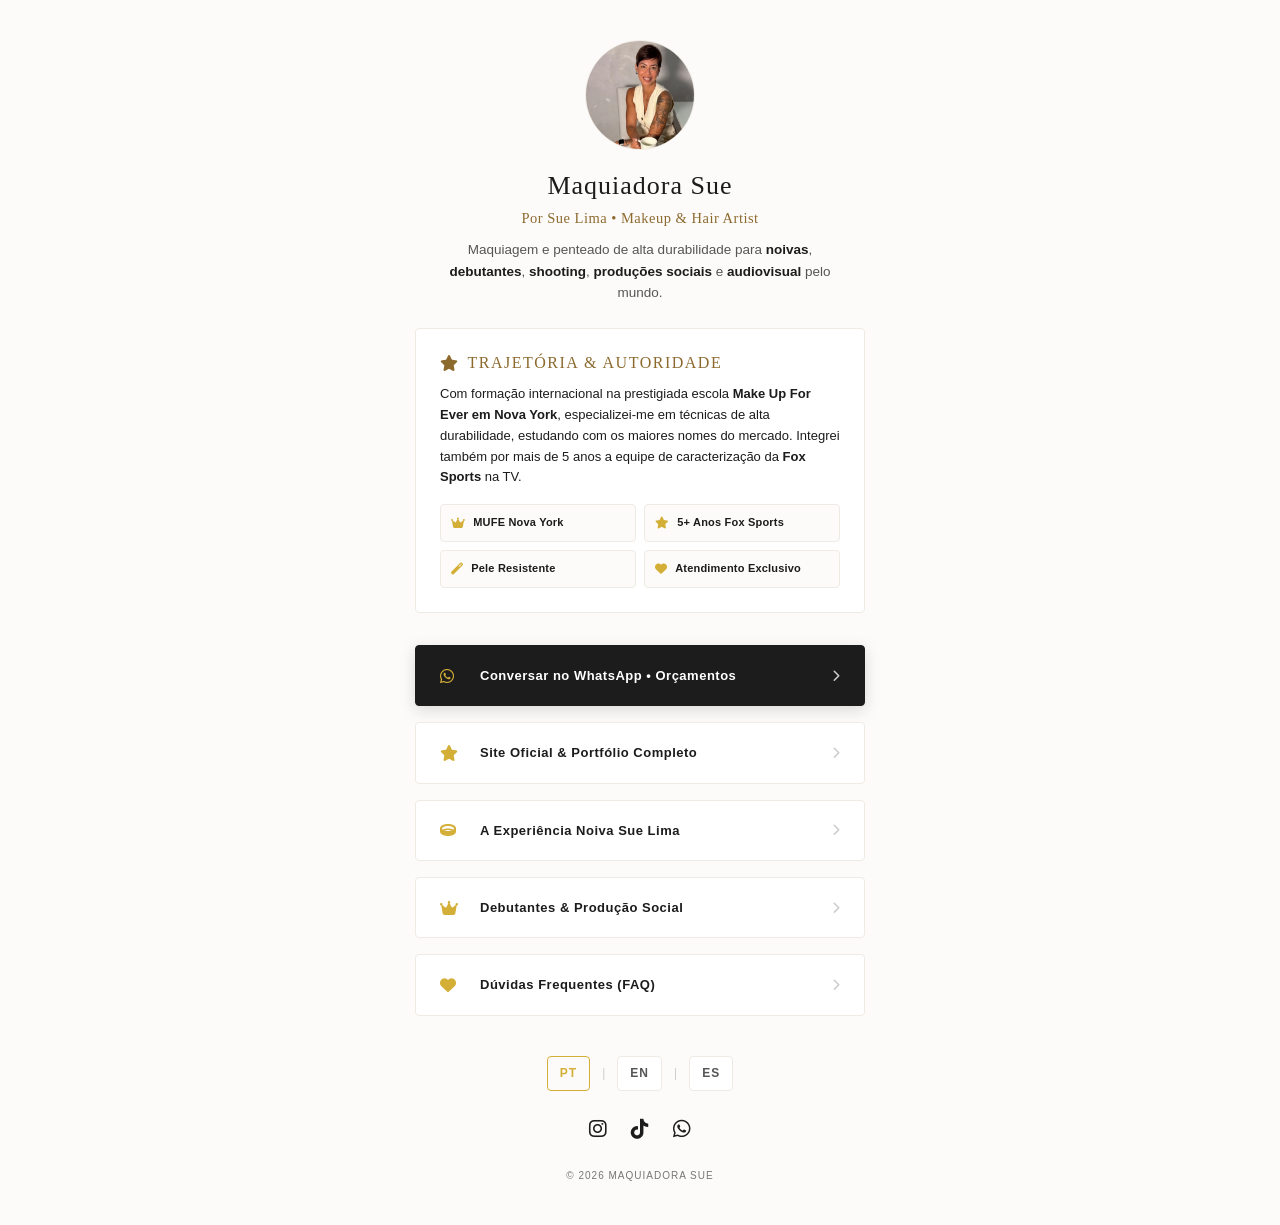
==== commit 96fd6c9e: "feat: crop profile photo to 4:5, remove debutante images, and update biosite i18n" ====
--- a/biosite.html
+++ b/biosite.html
@@ -30,8 +30,8 @@
   <!-- Preconnect & Fonts -->
   <link rel="preconnect" href="https://fonts.googleapis.com">
   <link rel="preconnect" href="https://fonts.gstatic.com" crossorigin>
-  <link rel="preload" as="style" href="https://fonts.googleapis.com/css2?family=Lato:wght@300;400;600&family=Playfair+Display:wght@400;500&display=swap">
-  <link rel="stylesheet" href="https://fonts.googleapis.com/css2?family=Lato:wght@300;400;600&family=Playfair+Display:wght@400;500&display=swap" media="print" onload="this.media='all'">
+  <link rel="preload" as="style" href="https://fonts.googleapis.com/css2?family=Lato:wght@300;400;600;700&family=Playfair+Display:wght@400;500&display=swap">
+  <link rel="stylesheet" href="https://fonts.googleapis.com/css2?family=Lato:wght@300;400;600;700&family=Playfair+Display:wght@400;500&display=swap" media="print" onload="this.media='all'">
 
   <!-- FontAwesome Self-hosted -->
   <link rel="preload" as="style" href="fontawesome.css">
@@ -60,18 +60,18 @@
     </figure>
     <h1 class="profile-name">Maquiadora Sue</h1>
     <p class="profile-role">Por Sue Lima • Makeup & Hair Artist</p>
-    <p class="profile-bio">Alta maquiagem e penteados sob medida para Noivas, Debutantes e Grandes Ocasiões no Rio de Janeiro.</p>
+    <p class="profile-bio">Maquiagem e penteado de alta durabilidade para <strong>noivas</strong>, <strong>debutantes</strong>, <strong>shooting</strong>, <strong>produções sociais</strong> e <strong>audiovisual</strong> pelo mundo.</p>
 
     <!-- Jornada Profissional & Autoridade -->
     <article class="jornada-card" aria-labelledby="jornada-title">
       <h2 id="jornada-title"><i class="fa-solid fa-star" aria-hidden="true"></i> Trajetória & Autoridade</h2>
-      <p>Atuando na alta beleza desde 2015, Sue consolidou sua assinatura técnica ao integrar por mais de 5 anos a equipe de caracterização da <strong>Fox Sports</strong> na TV e através de formação internacional na renomada <strong>Make Up For Ever Academy em Nova York</strong>.</p>
+      <p>Com formação internacional na prestigiada escola <strong>Make Up For Ever em Nova York</strong>, especializei-me em técnicas de alta durabilidade, estudando com os maiores nomes do mercado. Integrei também por mais de 5 anos a equipe de caracterização da <strong>Fox Sports</strong> na TV.</p>
       
       <div class="bio-badges">
+        <span class="bio-badge"><i class="fa-solid fa-crown" aria-hidden="true"></i> MUFE Nova York</span>
         <span class="bio-badge"><i class="fa-solid fa-star" aria-hidden="true"></i> 5+ Anos Fox Sports</span>
-        <span class="bio-badge"><i class="fa-solid fa-crown" aria-hidden="true"></i> MUFE Nova York</span>
-        <span class="bio-badge"><i class="fa-solid fa-wand-magic" aria-hidden="true"></i> Pele Blindada 16h+</span>
-        <span class="bio-badge"><i class="fa-solid fa-heart" aria-hidden="true"></i> 1 Noiva por Dia</span>
+        <span class="bio-badge"><i class="fa-solid fa-wand-magic" aria-hidden="true"></i> Pele Resistente</span>
+        <span class="bio-badge"><i class="fa-solid fa-heart" aria-hidden="true"></i> Atendimento Exclusivo</span>
       </div>
     </article>
 
@@ -108,6 +108,15 @@
       </a>
     </nav>
 
+    <!-- Alternar Idioma -->
+    <nav class="lang-selector" aria-label="Selecionar idioma">
+      <a href="site_maquiadora_sue.html" class="lang-option active" aria-label="Site oficial em Português">PT</a>
+      <span class="lang-divider" aria-hidden="true">|</span>
+      <a href="site_maquiadora_sue_en.html" class="lang-option" aria-label="Official site in English">EN</a>
+      <span class="lang-divider" aria-hidden="true">|</span>
+      <a href="site_maquiadora_sue_es.html" class="lang-option" aria-label="Sitio oficial en Español">ES</a>
+    </nav>
+
     <!-- Footer -->
     <footer class="biosite-footer" aria-label="Redes sociais e direitos autorais">
       <div class="social-icons">
--- a/shared.css
+++ b/shared.css
@@ -42,6 +42,11 @@
 }
 
 a { text-decoration: none; color: inherit; transition: all var(--transition); }
+
+strong, b {
+  font-weight: 700;
+  color: var(--text-dark);
+}
 
 img { max-width: 100%; height: auto; display: block; }
 
--- a/shared.css
+++ b/shared.css
@@ -42,6 +42,11 @@
 }
 
 a { text-decoration: none; color: inherit; transition: all var(--transition); }
+
+strong, b {
+  font-weight: 700;
+  color: var(--text-dark);
+}
 
 img { max-width: 100%; height: auto; display: block; }
 
--- a/biosite.css
+++ b/biosite.css
@@ -35,6 +35,7 @@
   letter-spacing: 0.5px;
 }
 .profile-bio { font-size: 13.5px; color: var(--text-muted); font-weight: 300; margin-bottom: 24px; padding: 0 16px; line-height: 1.6; }
+.profile-bio strong { font-weight: 700; color: var(--text-dark); }
 
 /* Jornada Card */
 .jornada-card {
@@ -159,4 +160,35 @@
 .social-icons { display: flex; justify-content: center; gap: 24px; margin-bottom: 20px; }
 .social-icons a { font-size: 20px; color: var(--text-dark); transition: all var(--transition); display: inline-block; }
 .social-icons a:hover { color: var(--gold-accent); transform: scale(1.2); }
-.footer-text { font-size: 10px; text-transform: uppercase; letter-spacing: 1px; color: #767676; }+.footer-text { font-size: 10px; text-transform: uppercase; letter-spacing: 1px; color: #767676; }
+
+/* Language Selector */
+.lang-selector {
+  display: flex;
+  justify-content: center;
+  align-items: center;
+  gap: 12px;
+  margin: 20px 0 10px 0;
+}
+.lang-option {
+  font-size: 12px;
+  font-weight: 600;
+  letter-spacing: 1px;
+  color: var(--text-muted);
+  text-decoration: none;
+  padding: 6px 12px;
+  border-radius: var(--radius);
+  border: 1px solid var(--border-soft);
+  background: var(--white);
+  transition: all var(--transition);
+}
+.lang-option:hover,
+.lang-option.active {
+  color: var(--gold-accent);
+  border-color: var(--gold-accent);
+  background: var(--bg-luxury);
+}
+.lang-divider {
+  color: #CCCCCC;
+  font-size: 12px;
+}
--- a/biosite.css
+++ b/biosite.css
@@ -35,6 +35,7 @@
   letter-spacing: 0.5px;
 }
 .profile-bio { font-size: 13.5px; color: var(--text-muted); font-weight: 300; margin-bottom: 24px; padding: 0 16px; line-height: 1.6; }
+.profile-bio strong { font-weight: 700; color: var(--text-dark); }
 
 /* Jornada Card */
 .jornada-card {
@@ -159,4 +160,35 @@
 .social-icons { display: flex; justify-content: center; gap: 24px; margin-bottom: 20px; }
 .social-icons a { font-size: 20px; color: var(--text-dark); transition: all var(--transition); display: inline-block; }
 .social-icons a:hover { color: var(--gold-accent); transform: scale(1.2); }
-.footer-text { font-size: 10px; text-transform: uppercase; letter-spacing: 1px; color: #767676; }+.footer-text { font-size: 10px; text-transform: uppercase; letter-spacing: 1px; color: #767676; }
+
+/* Language Selector */
+.lang-selector {
+  display: flex;
+  justify-content: center;
+  align-items: center;
+  gap: 12px;
+  margin: 20px 0 10px 0;
+}
+.lang-option {
+  font-size: 12px;
+  font-weight: 600;
+  letter-spacing: 1px;
+  color: var(--text-muted);
+  text-decoration: none;
+  padding: 6px 12px;
+  border-radius: var(--radius);
+  border: 1px solid var(--border-soft);
+  background: var(--white);
+  transition: all var(--transition);
+}
+.lang-option:hover,
+.lang-option.active {
+  color: var(--gold-accent);
+  border-color: var(--gold-accent);
+  background: var(--bg-luxury);
+}
+.lang-divider {
+  color: #CCCCCC;
+  font-size: 12px;
+}
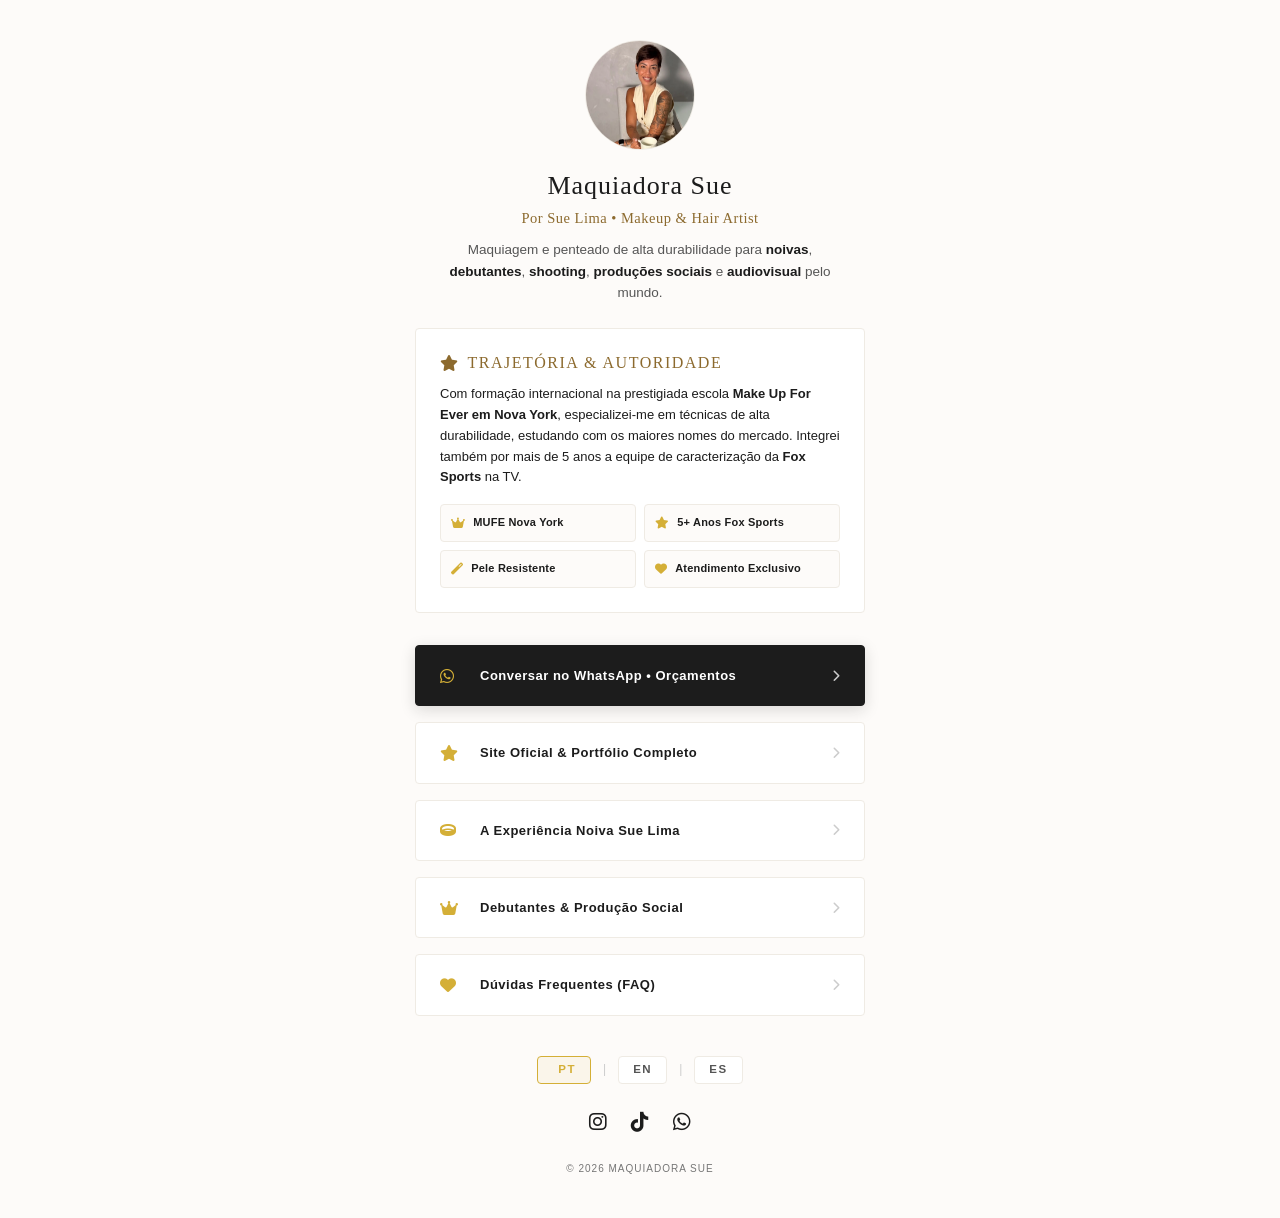
==== commit dba932c2: "feat: carrossel de capa de luxo com 5 destaques, seletor de idiomas unificado, biosite multilingue d" ====
--- a/biosite.html
+++ b/biosite.html
@@ -83,38 +83,40 @@
         <i class="fa-solid fa-chevron-right arrow-icon" aria-hidden="true"></i>
       </a>
 
-      <a href="site_maquiadora_sue.html" target="_blank" rel="noopener noreferrer" class="btn-link" aria-label="Conhecer o site oficial e portfólio completo">
+      <a href="site_maquiadora_sue.html" data-link="site" target="_blank" rel="noopener noreferrer" class="btn-link" aria-label="Conhecer o site oficial e portfólio completo">
         <i class="fa-solid fa-star" aria-hidden="true"></i>
         <span class="link-text">Site Oficial & Portfólio Completo</span>
         <i class="fa-solid fa-chevron-right arrow-icon" aria-hidden="true"></i>
       </a>
 
-      <a href="site_maquiadora_sue.html#experiencia" target="_blank" rel="noopener noreferrer" class="btn-link" aria-label="Conhecer a jornada e prévia de noivas">
+      <a href="site_maquiadora_sue.html#experiencia" data-link="experiencia" target="_blank" rel="noopener noreferrer" class="btn-link" aria-label="Conhecer a jornada e prévia de noivas">
         <i class="fa-solid fa-ring" aria-hidden="true"></i>
         <span class="link-text">A Experiência Noiva Sue Lima</span>
         <i class="fa-solid fa-chevron-right arrow-icon" aria-hidden="true"></i>
       </a>
 
-      <a href="site_maquiadora_sue.html#servicos" target="_blank" rel="noopener noreferrer" class="btn-link" aria-label="Ver opções para debutantes e formandas">
+      <a href="site_maquiadora_sue.html#servicos" data-link="servicos" target="_blank" rel="noopener noreferrer" class="btn-link" aria-label="Ver opções para debutantes e formandas">
         <i class="fa-solid fa-crown" aria-hidden="true"></i>
         <span class="link-text">Debutantes & Produção Social</span>
         <i class="fa-solid fa-chevron-right arrow-icon" aria-hidden="true"></i>
       </a>
 
-      <a href="site_maquiadora_sue.html#faq" target="_blank" rel="noopener noreferrer" class="btn-link" aria-label="Tirar dúvidas frequentes">
+      <a href="site_maquiadora_sue.html#faq" data-link="faq" target="_blank" rel="noopener noreferrer" class="btn-link" aria-label="Tirar dúvidas frequentes">
         <i class="fa-solid fa-heart" aria-hidden="true"></i>
         <span class="link-text">Dúvidas Frequentes (FAQ)</span>
         <i class="fa-solid fa-chevron-right arrow-icon" aria-hidden="true"></i>
       </a>
     </nav>
 
-    <!-- Alternar Idioma -->
-    <nav class="lang-selector" aria-label="Selecionar idioma">
-      <a href="site_maquiadora_sue.html" class="lang-option active" aria-label="Site oficial em Português">PT</a>
+    <!-- Alternar Idioma do Biosite -->
+    <nav class="lang-selector" aria-label="Selecionar idioma do biosite">
+      <button type="button" class="lang-option active" data-lang="pt" aria-label="Português" aria-pressed="true">
+        <i class="fa-solid fa-globe" aria-hidden="true"></i> PT
+      </button>
       <span class="lang-divider" aria-hidden="true">|</span>
-      <a href="site_maquiadora_sue_en.html" class="lang-option" aria-label="Official site in English">EN</a>
+      <button type="button" class="lang-option" data-lang="en" aria-label="English" aria-pressed="false">EN</button>
       <span class="lang-divider" aria-hidden="true">|</span>
-      <a href="site_maquiadora_sue_es.html" class="lang-option" aria-label="Sitio oficial en Español">ES</a>
+      <button type="button" class="lang-option" data-lang="es" aria-label="Español" aria-pressed="false">ES</button>
     </nav>
 
     <!-- Footer -->
@@ -122,12 +124,13 @@
       <div class="social-icons">
         <a href="https://instagram.com/maquiadorasue" target="_blank" rel="noopener noreferrer" aria-label="Instagram da Maquiadora Sue"><i class="fa-brands fa-instagram" aria-hidden="true"></i></a>
         <a href="https://www.tiktok.com/@maquiadorasue?_r=1&_t=ZS-980PNk14xRh" target="_blank" rel="noopener noreferrer" aria-label="TikTok da Maquiadora Sue"><i class="fa-brands fa-tiktok" aria-hidden="true"></i></a>
-        <a href="https://wa.me/5521995421808?text=Olá%20Sue!%20Vim%20pelo%20seu%20link%20da%20bio%20e%20gostaria%20de%20tirar%20algumas%20dúvidas." target="_blank" rel="noopener noreferrer" aria-label="WhatsApp da Maquiadora Sue"><i class="fa-brands fa-whatsapp" aria-hidden="true"></i></a>
+        <a href="https://wa.me/5521995421808?text=Olá%20Sue!%20Vim%20pelo%20seu%20link%20da%20bio%20e%20gostaria%20de%20tirar%20algumas%20dúvidas." data-social="whatsapp" target="_blank" rel="noopener noreferrer" aria-label="WhatsApp da Maquiadora Sue"><i class="fa-brands fa-whatsapp" aria-hidden="true"></i></a>
       </div>
       <p class="footer-text">&copy; 2026 Maquiadora Sue</p>
     </footer>
 
   </div>
 
+  <script src="biosite.js" defer></script>
 </body>
 </html>
--- a/biosite.css
+++ b/biosite.css
@@ -171,22 +171,30 @@
   margin: 20px 0 10px 0;
 }
 .lang-option {
-  font-size: 12px;
+  font-family: 'Lato', sans-serif;
+  font-size: 11.5px;
   font-weight: 600;
-  letter-spacing: 1px;
+  letter-spacing: 1.5px;
+  text-transform: uppercase;
   color: var(--text-muted);
   text-decoration: none;
-  padding: 6px 12px;
+  padding: 6px 14px;
   border-radius: var(--radius);
   border: 1px solid var(--border-soft);
   background: var(--white);
   transition: all var(--transition);
+  cursor: pointer;
+  display: inline-flex;
+  align-items: center;
+  gap: 6px;
+  line-height: 1.2;
 }
 .lang-option:hover,
 .lang-option.active {
   color: var(--gold-accent);
   border-color: var(--gold-accent);
-  background: var(--bg-luxury);
+  background: rgba(212, 175, 55, 0.08);
+  font-weight: 700;
 }
 .lang-divider {
   color: #CCCCCC;
--- a/biosite.css
+++ b/biosite.css
@@ -171,22 +171,30 @@
   margin: 20px 0 10px 0;
 }
 .lang-option {
-  font-size: 12px;
+  font-family: 'Lato', sans-serif;
+  font-size: 11.5px;
   font-weight: 600;
-  letter-spacing: 1px;
+  letter-spacing: 1.5px;
+  text-transform: uppercase;
   color: var(--text-muted);
   text-decoration: none;
-  padding: 6px 12px;
+  padding: 6px 14px;
   border-radius: var(--radius);
   border: 1px solid var(--border-soft);
   background: var(--white);
   transition: all var(--transition);
+  cursor: pointer;
+  display: inline-flex;
+  align-items: center;
+  gap: 6px;
+  line-height: 1.2;
 }
 .lang-option:hover,
 .lang-option.active {
   color: var(--gold-accent);
   border-color: var(--gold-accent);
-  background: var(--bg-luxury);
+  background: rgba(212, 175, 55, 0.08);
+  font-weight: 700;
 }
 .lang-divider {
   color: #CCCCCC;
